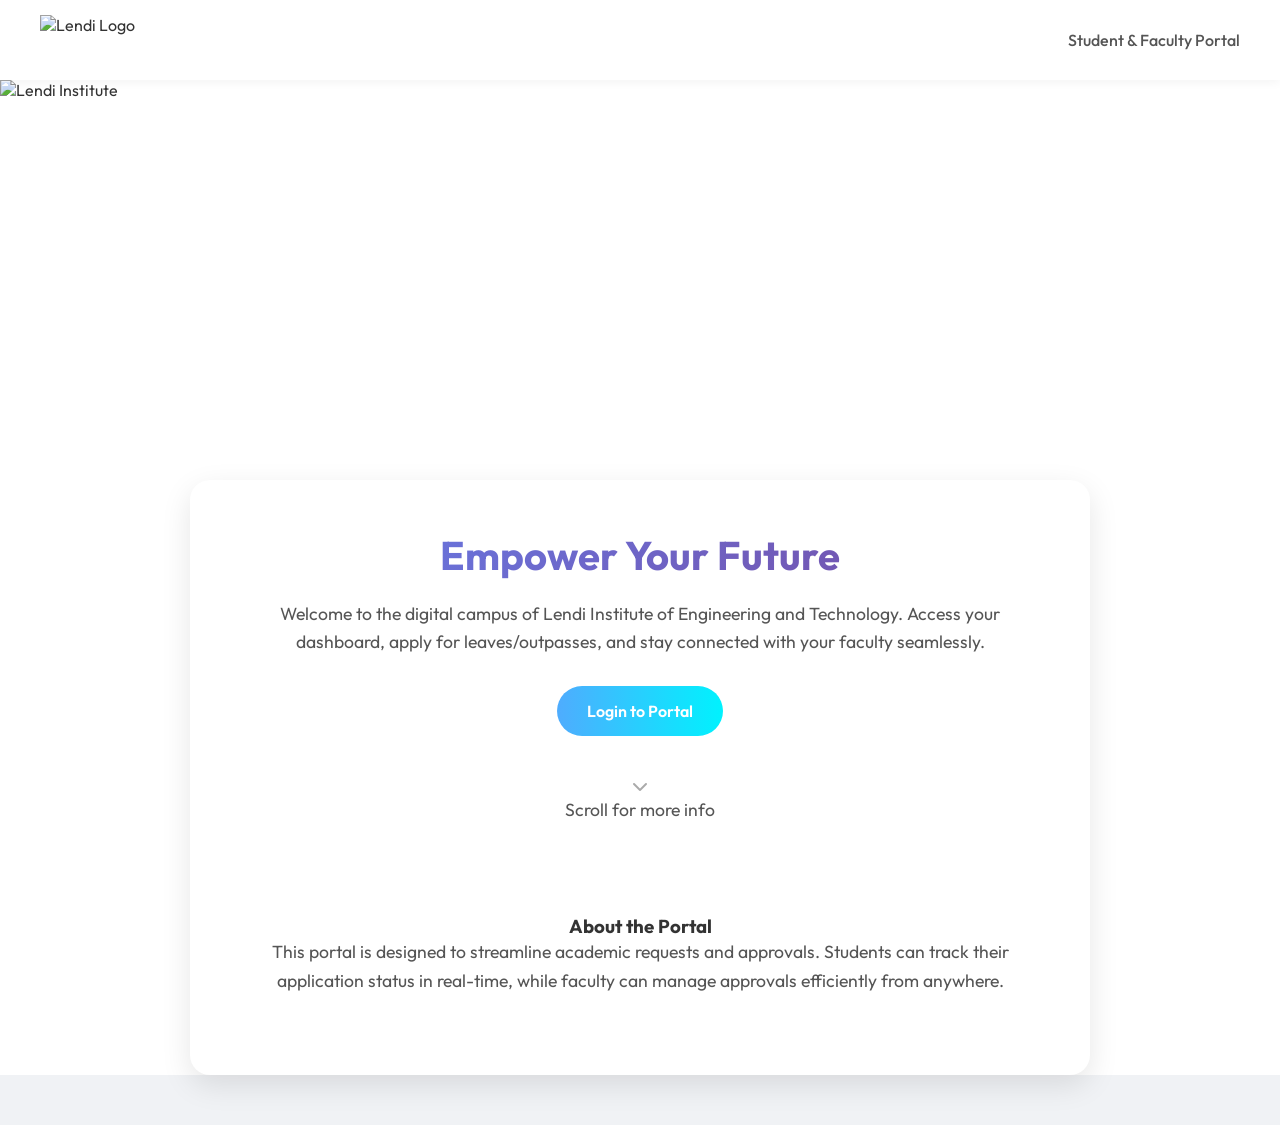
==== demo/src/main/resources/static/admin_dashboard.html @ 757bb0c9 "Add backend code and controllers" ====
<!DOCTYPE html>
<html lang="en">

<head>
    <title>Admin Dashboard - Lendi College Portal</title>
    <meta charset="UTF-8">
    <meta name="viewport" content="width=device-width, initial-scale=1.0">
    <!-- Using Google Fonts -->
    <link href="https://fonts.googleapis.com/css2?family=Poppins:wght@300;400;500;600;700&display=swap"
        rel="stylesheet">
    <link rel="stylesheet" href="https://cdnjs.cloudflare.com/ajax/libs/font-awesome/6.0.0/css/all.min.css">

    <style>
        /* Modern Admin Dashboard Styles */
        :root {
            --primary: #c62828;
            --primary-light: #ffcdd2;
            --secondary: #2c3e50;
            --bg: #f4f7f6;
            --text: #333;
            --white: #ffffff;
            --shadow: 0 4px 20px rgba(0, 0, 0, 0.05);
            --transition: all 0.3s ease;
        }

        * {
            margin: 0;
            padding: 0;
            box-sizing: border-box;
            font-family: 'Poppins', sans-serif;
        }

        body {
            background-color: var(--bg);
            display: flex;
            min-height: 100vh;
        }

        /* Sidebar */
        .sidebar {
            width: 260px;
            background: var(--white);
            padding: 20px;
            display: flex;
            flex-direction: column;
            box-shadow: 2px 0 10px rgba(0, 0, 0, 0.05);
            position: fixed;
            height: 100vh;
            z-index: 100;
        }

        .brand {
            display: flex;
            align-items: center;
            gap: 15px;
            margin-bottom: 40px;
            padding: 10px;
        }

        .brand img {
            height: 40px;
        }

        .brand h2 {
            font-size: 18px;
            color: var(--secondary);
            font-weight: 700;
        }

        .nav-links {
            list-style: none;
            flex: 1;
        }

        .nav-item {
            margin-bottom: 5px;
        }

        .nav-link {
            display: flex;
            align-items: center;
            gap: 15px;
            padding: 12px 15px;
            border-radius: 10px;
            color: #666;
            text-decoration: none;
            transition: var(--transition);
            cursor: pointer;
        }

        .nav-link:hover,
        .nav-link.active {
            background: var(--primary);
            color: var(--white);
            box-shadow: 0 4px 15px rgba(198, 40, 40, 0.3);
        }

        .nav-link i {
            width: 20px;
            text-align: center;
        }

        .user-profile {
            display: flex;
            align-items: center;
            gap: 15px;
            padding: 15px;
            border-top: 1px solid #eee;
            margin-top: auto;
        }

        .user-avatar {
            width: 40px;
            height: 40px;
            background: var(--primary-light);
            color: var(--primary);
            border-radius: 50%;
            display: flex;
            align-items: center;
            justify-content: center;
            font-weight: 600;
        }

        .user-info h4 {
            font-size: 14px;
            color: var(--secondary);
        }

        .user-info span {
            font-size: 12px;
            color: #888;
        }

        /* Main Content */
        .main-content {
            flex: 1;
            margin-left: 260px;
            padding: 30px;
        }

        .header {
            display: flex;
            justify-content: space-between;
            align-items: center;
            margin-bottom: 30px;
        }

        .header h1 {
            font-size: 24px;
            color: var(--secondary);
        }

        .logout-btn {
            padding: 8px 20px;
            background: var(--white);
            border: 1px solid #ddd;
            border-radius: 20px;
            color: #666;
            cursor: pointer;
            transition: var(--transition);
        }

        .logout-btn:hover {
            background: #ffebee;
            color: var(--primary);
            border-color: var(--primary);
        }

        /* Stats Cards */
        .stats-grid {
            display: grid;
            grid-template-columns: repeat(auto-fit, minmax(240px, 1fr));
            gap: 20px;
            margin-bottom: 40px;
        }

        .stat-card {
            background: var(--white);
            padding: 25px;
            border-radius: 15px;
            box-shadow: var(--shadow);
            display: flex;
            align-items: center;
            gap: 20px;
            transition: transform 0.3s;
        }

        .stat-card:hover {
            transform: translateY(-5px);
        }

        .stat-icon {
            width: 60px;
            height: 60px;
            border-radius: 12px;
            display: flex;
            align-items: center;
            justify-content: center;
            font-size: 24px;
        }

        .stat-icon.students {
            background: #e3f2fd;
            color: #1976d2;
        }

        .stat-icon.faculty {
            background: #f3e5f5;
            color: #7b1fa2;
        }

        .stat-icon.food {
            background: #e0f2f1;
            color: #00695c;
        }

        .stat-icon.admin {
            background: #ffebee;
            color: #c62828;
        }

        .stat-info h3 {
            font-size: 28px;
            color: var(--secondary);
        }

        .stat-info p {
            color: #888;
            font-size: 14px;
        }

        /* Tables & Content */
        .content-section {
            background: var(--white);
            border-radius: 15px;
            padding: 30px;
            box-shadow: var(--shadow);
            display: none;
            animation: fadeIn 0.4s ease;
        }

        .content-section.active {
            display: block;
        }

        .section-header {
            display: flex;
            justify-content: space-between;
            align-items: center;
            margin-bottom: 25px;
        }

        .add-btn {
            background: var(--primary);
            color: var(--white);
            border: none;
            padding: 10px 20px;
            border-radius: 8px;
            cursor: pointer;
            display: flex;
            align-items: center;
            gap: 8px;
            transition: var(--transition);
        }

        .add-btn:hover {
            background: #b71c1c;
            transform: translateY(-2px);
        }

        table {
            width: 100%;
            border-collapse: collapse;
        }

        th,
        td {
            text-align: left;
            padding: 15px;
            border-bottom: 1px solid #eee;
        }

        th {
            color: #888;
            font-weight: 500;
            font-size: 14px;
            text-transform: uppercase;
        }

        td {
            color: #444;
        }

        .action-btn {
            padding: 6px 12px;
            border-radius: 6px;
            border: none;
            cursor: pointer;
            font-size: 13px;
            margin-right: 5px;
            transition: var(--transition);
        }

        .edit-btn {
            background: #e3f2fd;
            color: #1976d2;
        }

        .pass-btn {
            background: #fff3e0;
            color: #e65100;
        }

        .del-btn {
            background: #ffebee;
            color: #c62828;
        }

        .action-btn:hover {
            opacity: 0.8;
        }

        /* Modal */
        .modal {
            display: none;
            position: fixed;
            top: 0;
            left: 0;
            width: 100%;
            height: 100%;
            background: rgba(0, 0, 0, 0.5);
            z-index: 1000;
            justify-content: center;
            align-items: center;
            backdrop-filter: blur(5px);
        }

        .modal-content {
            background: var(--white);
            padding: 30px;
            border-radius: 15px;
            width: 450px;
            box-shadow: 0 10px 30px rgba(0, 0, 0, 0.2);
            animation: scaleIn 0.3s cubic-bezier(0.175, 0.885, 0.32, 1.275);
        }

        .form-group {
            margin-bottom: 20px;
        }

        .form-group label {
            display: block;
            margin-bottom: 8px;
            color: #666;
            font-size: 14px;
        }

        .form-input {
            width: 100%;
            padding: 12px;
            border: 1px solid #ddd;
            border-radius: 8px;
            font-size: 14px;
            transition: var(--transition);
        }

        .form-input:focus {
            border-color: var(--primary);
            outline: none;
        }

        .modal-actions {
            display: flex;
            justify-content: flex-end;
            gap: 10px;
            margin-top: 30px;
        }

        .cancel-btn {
            background: #f5f5f5;
            color: #666;
            border: none;
            padding: 10px 20px;
            border-radius: 8px;
            cursor: pointer;
        }

        @keyframes fadeIn {
            from {
                opacity: 0;
                transform: translateY(10px);
            }

            to {
                opacity: 1;
                transform: translateY(0);
            }
        }

        @keyframes scaleIn {
            from {
                transform: scale(0.9);
                opacity: 0;
            }

            to {
                transform: scale(1);
                opacity: 1;
            }
        }
    </style>
</head>

<body>

    <!-- Sidebar -->
    <div class="sidebar">
        <div class="brand">
            <img src="https://encrypted-tbn0.gstatic.com/images?q=tbn:ANd9GcRXU-qSU9tfDChNih36yidDV4CUsZsklEVNLQ&s"
                alt="Logo">
            <h2>Admin</h2>
        </div>

        <ul class="nav-links">
            <li class="nav-item">
                <a class="nav-link active" onclick="switchTab('dashboard')">
                    <i class="fas fa-th-large"></i> Dashboard
                </a>
            </li>
            <li class="nav-item">
                <a class="nav-link" onclick="switchTab('student')">
                    <i class="fas fa-user-graduate"></i> Students
                </a>
            </li>
            <li class="nav-item">
                <a class="nav-link" onclick="switchTab('faculty')">
                    <i class="fas fa-chalkboard-teacher"></i> Faculty
                </a>
            </li>
            <li class="nav-item">
                <a class="nav-link" onclick="switchTab('food_admin')">
                    <i class="fas fa-utensils"></i> Food Admin
                </a>
            </li>
            <li class="nav-item">
                <a class="nav-link" onclick="switchTab('admin')">
                    <i class="fas fa-user-shield"></i> Admins
                </a>
            </li>
            <li class="nav-item">
                <a class="nav-link" onclick="switchTab('maintenance')">
                    <i class="fas fa-tools"></i> Maintenance
                </a>
            </li>
        </ul>

        <div class="user-profile">
            <div class="user-avatar">A</div>
            <div class="user-info">
                <h4 id="adminName">Admin User</h4>
                <span>System Administrator</span>
            </div>
        </div>
    </div>

    <!-- Main Content -->
    <div class="main-content">
        <div class="header">
            <h1 id="pageTitle">Dashboard Overview</h1>
            <button class="logout-btn" onclick="logout()">
                <i class="fas fa-sign-out-alt"></i> Logout
            </button>
        </div>

        <!-- Dashboard Tab -->
        <div id="dashboard" class="content-section active">
            <div class="stats-grid">
                <div class="stat-card" onclick="switchTab('student')" style="cursor: pointer;">
                    <div class="stat-icon students"><i class="fas fa-user-graduate"></i></div>
                    <div class="stat-info">
                        <h3 id="count-student">0</h3>
                        <p>Total Students</p>
                    </div>
                </div>
                <div class="stat-card" onclick="switchTab('faculty')" style="cursor: pointer;">
                    <div class="stat-icon faculty"><i class="fas fa-chalkboard-teacher"></i></div>
                    <div class="stat-info">
                        <h3 id="count-faculty">0</h3>
                        <p>Total Faculty</p>
                    </div>
                </div>
                <div class="stat-card" onclick="switchTab('food_admin')" style="cursor: pointer;">
                    <div class="stat-icon food"><i class="fas fa-utensils"></i></div>
                    <div class="stat-info">
                        <h3 id="count-food_admin">0</h3>
                        <p>Food Admins</p>
                    </div>
                </div>
                <div class="stat-card" onclick="switchTab('admin')" style="cursor: pointer;">
                    <div class="stat-icon admin"><i class="fas fa-user-shield"></i></div>
                    <div class="stat-info">
                        <h3 id="count-admin">0</h3>
                        <p>System Admins</p>
                    </div>
                </div>
            </div>

            <h3>Recent System Activity</h3>
            <p style="color: #666; margin-top: 10px;">System is running smoothly. Database connection active.</p>
        </div>

        <!-- User Management Sections (Reused Structure) -->
        <div id="user-mgmt" class="content-section">
            <div class="section-header">
                <h2 id="tableTitle">Students</h2>
                <button class="add-btn" onclick="openUserModal()">
                    <i class="fas fa-plus"></i> Add New
                </button>
            </div>
            <!-- Search/Filter -->
            <div style="margin-bottom: 20px; display: flex; gap: 10px;">
                <input type="text" id="searchInput" placeholder="Search users..." class="form-input"
                    style="width: 300px;" onkeyup="renderTable()">
                <select id="sectionFilter" class="form-input" style="width: 150px; display: none;"
                    onchange="renderTable()">
                    <option value="">All Sections</option>
                    <option value="A">Section A</option>
                    <option value="B">Section B</option>
                    <option value="C">Section C</option>
                    <option value="D">Section D</option>
                </select>
            </div>
            <div style="overflow-x: auto;">
                <table id="userTable">
                    <thead>
                        <tr>
                            <th>User ID</th>
                            <th>Name</th>
                            <th>Email / Section</th>
                            <th>Password</th>
                            <th>Actions</th>
                        </tr>
                    </thead>
                    <tbody>
                        <!-- Populated by JS -->
                    </tbody>
                </table>
            </div>
        </div>

        <!-- Maintenance Tab -->
        <div id="maintenance" class="content-section">
            <h2>System Maintenance</h2>
            <br>
            <div style="padding: 20px; background: #fff3e0; border-radius: 10px; border-left: 5px solid #ff9800;">
                <h4><i class="fas fa-exclamation-triangle"></i> Advanced Operations</h4>
                <p>Ensure you have a backup before performing these actions.</p>
            </div>
            <br>
            <button class="action-btn del-btn" style="padding: 10px 20px;">Clear Application Cache</button>
            <button class="action-btn edit-btn" style="padding: 10px 20px;">Backup Database</button>
        </div>

    </div>

    <!-- Add/Edit User Modal -->
    <div id="userModal" class="modal">
        <div class="modal-content">
            <h3 style="margin-bottom: 20px;">User Details</h3>
            <form onsubmit="event.preventDefault(); saveUser()">
                <input type="hidden" id="editId">
                <input type="hidden" id="editRole">

                <div class="form-group">
                    <label>User ID *</label>
                    <input type="text" id="editUserId" class="form-input" required>
                </div>
                <div class="form-group">
                    <label>Full Name *</label>
                    <input type="text" id="editName" class="form-input" required>
                </div>

                <div class="form-group" id="sectionGroup" style="display: none;">
                    <label>Section *</label>
                    <select id="editSection" class="form-input">
                        <option value="" disabled selected>Select Section</option>
                        <option value="A">Section A</option>
                        <option value="B">Section B</option>
                        <option value="C">Section C</option>
                        <option value="D">Section D</option>
                    </select>
                </div>

                <div class="form-group">
                    <label>Email</label>
                    <input type="email" id="editEmail" class="form-input">
                </div>
                <div class="form-group" id="passwordGroup">
                    <label>Password *</label>
                    <input type="text" id="editPassword" class="form-input" required>
                </div>

                <div class="modal-actions">
                    <button type="button" class="cancel-btn" onclick="closeModal('userModal')">Cancel</button>
                    <button type="submit" class="add-btn">Save User</button>
                </div>
            </form>
        </div>
    </div>

    <!-- Change Password Modal -->
    <div id="passModal" class="modal">
        <div class="modal-content">
            <h3 style="margin-bottom: 20px;">Change Password</h3>
            <form onsubmit="event.preventDefault(); updatePassword()">
                <input type="hidden" id="passId">
                <div class="form-group">
                    <label>New Password *</label>
                    <input type="text" id="newPassword" class="form-input" required>
                </div>
                <div class="modal-actions">
                    <button type="button" class="cancel-btn" onclick="closeModal('passModal')">Cancel</button>
                    <button type="submit" class="add-btn">Update</button>
                </div>
            </form>
        </div>
    </div>

    <script>
        // Check Auth
        const currentUser = JSON.parse(localStorage.getItem('user'));
        if (!currentUser || currentUser.role !== 'ADMIN') {
            window.location.href = 'login.html';
        }
        document.getElementById('adminName').innerText = currentUser.name || 'Admin';

        let users = [];
        let currentTab = 'dashboard';

        function logout() {
            localStorage.removeItem('user');
            window.location.href = 'login.html';
        }

        function switchTab(tab) {
            currentTab = tab;
            // Update Sidebar
            document.querySelectorAll('.nav-link').forEach(l => l.classList.remove('active'));
            event.target.closest('.nav-link').classList.add('active'); // approximation

            // Hide all sections
            document.querySelectorAll('.content-section').forEach(s => {
                s.style.display = 'none';
                s.classList.remove('active');
            });

            // Show target
            if (tab === 'dashboard') {
                document.getElementById('dashboard').style.display = 'block';
                document.getElementById('dashboard').classList.add('active');
                document.getElementById('pageTitle').innerText = 'Dashboard Overview';
                loadStats();
            } else if (tab === 'maintenance') {
                document.getElementById('maintenance').style.display = 'block';
                document.getElementById('maintenance').classList.add('active');
                document.getElementById('pageTitle').innerText = 'Maintenance';
            } else {
                // User Management Tables
                document.getElementById('user-mgmt').style.display = 'block';
                document.getElementById('user-mgmt').classList.add('active');

                const titles = {
                    'student': 'Student Management',
                    'faculty': 'Faculty Management',
                    'food_admin': 'Food Admin Management',
                    'admin': 'Admin Management'
                };
                document.getElementById('pageTitle').innerText = titles[tab];
                document.getElementById('tableTitle').innerText = tab === 'food_admin' ? 'Food Admins' : tab.charAt(0).toUpperCase() + tab.slice(1) + 's';

                fetchUsers();
            }
        }

        function loadStats() {
            fetch('/admin/users') // Reusing for stats to keep it simple
                .then(r => r.json())
                .then(data => {
                    users = data;
                    document.getElementById('count-student').innerText = users.filter(u => u.role === 'STUDENT').length;
                    document.getElementById('count-faculty').innerText = users.filter(u => u.role === 'FACULTY').length;
                    document.getElementById('count-food_admin').innerText = users.filter(u => u.role === 'FOOD_ADMIN').length;
                    document.getElementById('count-admin').innerText = users.filter(u => u.role === 'ADMIN').length;
                });
        }

        function fetchUsers() {
            fetch('/admin/users')
                .then(r => r.json())
                .then(data => {
                    users = data;
                    renderTable();
                });
        }

        function renderTable() {
            const roleFilter = currentTab.toUpperCase();
            const search = document.getElementById('searchInput').value.toLowerCase();
            const section = document.getElementById('sectionFilter').value;

            console.log("Rendering table for role:", roleFilter);

            // Show/Hide Section Filter based on Student tab
            const sectionFilterEl = document.getElementById('sectionFilter');
            if (roleFilter === 'STUDENT') {
                sectionFilterEl.style.display = 'block';
            } else {
                sectionFilterEl.style.display = 'none';
            }

            const filtered = users.filter(u => {
                // Role Filter
                if (!u.role || u.role.toUpperCase().trim() !== roleFilter) return false;

                // Search Filter
                const matchesSearch = (u.name && u.name.toLowerCase().includes(search)) ||
                    (u.userId && u.userId.toLowerCase().includes(search));

                // Section Filter (Only for Students)
                let matchesSection = true;
                if (roleFilter === 'STUDENT' && section) {
                    matchesSection = u.section === section;
                }

                return matchesSearch && matchesSection;
            });

            console.log("Filtered Users:", filtered);

            const tbody = document.querySelector('#userTable tbody');
            tbody.innerHTML = '';

            if (filtered.length === 0) {
                tbody.innerHTML = '<tr><td colspan="5" style="text-align:center; padding: 20px;">No users found for this category.</td></tr>';
                return;
            }

            filtered.forEach(u => {
                const tr = document.createElement('tr');
                tr.innerHTML = `
                    <td>${u.userId}</td>
                    <td>${u.name}</td>
                    <td>${u.role === 'STUDENT' ? (u.section || '-') : (u.email || '-')}</td>
                    <td>${u.password}</td>
                    <td>
                        <button class="action-btn edit-btn" onclick="openEditModal(${u.id})"><i class="fas fa-edit"></i> Edit</button>
                        <button class="action-btn pass-btn" onclick="openPassModal(${u.id})"><i class="fas fa-key"></i> Password</button>
                        <button class="action-btn del-btn" onclick="deleteUser(${u.id})"><i class="fas fa-trash"></i></button>
                    </td>
                `;
                tbody.appendChild(tr);
            });
        }

        // Modals
        function closeModal(id) { document.getElementById(id).style.display = 'none'; }

        function openUserModal() {
            document.getElementById('editId').value = '';
            const role = currentTab.toUpperCase();
            document.getElementById('editRole').value = role;
            document.getElementById('editUserId').value = '';
            document.getElementById('editName').value = '';
            document.getElementById('editEmail').value = '';
            document.getElementById('editPassword').value = '';
            document.getElementById('editSection').value = '';
            document.getElementById('passwordGroup').style.display = 'block';
            document.getElementById('editUserId').readOnly = false;

            // Show Section for Students/Faculty
            if (role === 'STUDENT' || role === 'FACULTY') {
                document.getElementById('sectionGroup').style.display = 'block';
            } else {
                document.getElementById('sectionGroup').style.display = 'none';
            }

            document.getElementById('userModal').style.display = 'flex';
        }

        function openEditModal(id) {
            const user = users.find(u => u.id === id);
            document.getElementById('editId').value = user.id;
            document.getElementById('editRole').value = user.role;
            document.getElementById('editUserId').value = user.userId;
            document.getElementById('editUserId').readOnly = false; // Allow changing ID
            document.getElementById('editName').value = user.name;
            document.getElementById('editEmail').value = user.email || '';
            document.getElementById('editSection').value = user.section || '';

            // Allow password edit in main modal
            document.getElementById('passwordGroup').style.display = 'block';
            document.getElementById('editPassword').value = user.password; // Show current password

            // Show Section for Students/Faculty
            if (user.role === 'STUDENT' || user.role === 'FACULTY') {
                document.getElementById('sectionGroup').style.display = 'block';
            } else {
                document.getElementById('sectionGroup').style.display = 'none';
            }

            document.getElementById('userModal').style.display = 'flex';
        }

        function openPassModal(id) {
            document.getElementById('passId').value = id;
            document.getElementById('newPassword').value = '';
            document.getElementById('passModal').style.display = 'flex';
        }

        // Actions
        function saveUser() {
            const id = document.getElementById('editId').value;
            const role = document.getElementById('editRole').value;

            const user = {
                userId: document.getElementById('editUserId').value,
                name: document.getElementById('editName').value,
                email: document.getElementById('editEmail').value,
                role: role,
                section: (role === 'STUDENT' || role === 'FACULTY') ? document.getElementById('editSection').value : null,
                password: document.getElementById('editPassword').value
            };

            if (id) user.id = id;

            // Use different endpoints for Create (Auth Register logic) vs Update (Admin Logic)
            let url = id ? '/admin/users' : '/auth/register';

            fetch(url, {
                method: 'POST',
                headers: { 'Content-Type': 'application/json' },
                body: JSON.stringify(user)
            })
                .then(async r => {
                    if (r.ok) {
                        closeModal('userModal');
                        fetchUsers();
                        alert('User saved successfully');
                    } else {
                        const txt = await r.text();
                        alert('Failed to save user: ' + txt);
                    }
                })
                .catch(err => alert('Error: ' + err));
        }

        function updatePassword() {
            const id = document.getElementById('passId').value;
            const password = document.getElementById('newPassword').value;

            fetch('/admin/reset-password', {
                method: 'POST',
                headers: { 'Content-Type': 'application/json' },
                body: JSON.stringify({ id: id, password: password })
            }).then(r => {
                if (r.ok) {
                    closeModal('passModal');
                    alert('Password updated');
                } else alert('Failed');
            });
        }

        function deleteUser(id) {
            if (!confirm("Are you sure?")) return;
            fetch(`/admin/users/${id}`, { method: 'DELETE' })
                .then(r => {
                    if (r.ok) fetchUsers();
                    else alert('Failed to delete');
                });
        }

        // Init
        loadStats();
    </script>
</body>

</html>
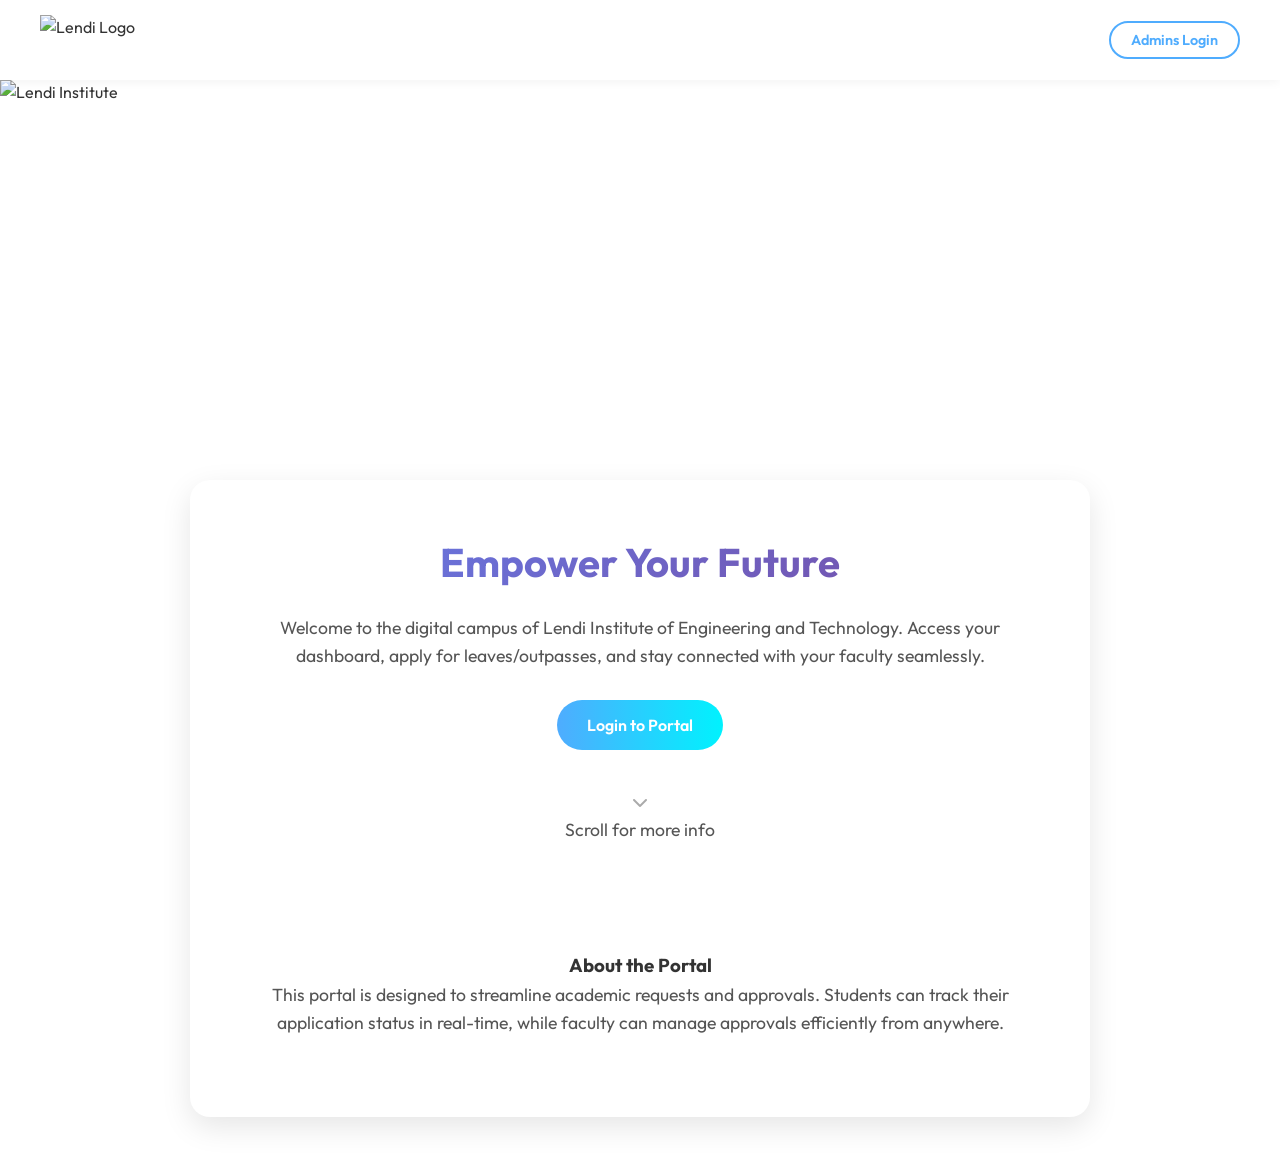
==== commit 0a54ea6c: "PostgreSQL configuration for Render" ====
--- a/demo/src/main/resources/static/admin_dashboard.html
+++ b/demo/src/main/resources/static/admin_dashboard.html
@@ -407,6 +407,90 @@
                 transform: scale(1);
                 opacity: 1;
             }
+        }
+
+        /* =========================================
+           LOGOUT MODAL STYLES (Blurred Backdrop)
+           ========================================= */
+        .logout-modal-overlay {
+            display: none;
+            position: fixed;
+            top: 0;
+            left: 0;
+            width: 100%;
+            height: 100%;
+            background: rgba(0, 0, 0, 0.4);
+            backdrop-filter: blur(8px);
+            -webkit-backdrop-filter: blur(8px);
+            z-index: 9999;
+            justify-content: center;
+            align-items: center;
+            animation: fadeIn 0.3s;
+        }
+
+        .logout-modal-box {
+            background: white;
+            padding: 30px 40px;
+            border-radius: 20px;
+            width: 400px;
+            max-width: 90%;
+            text-align: center;
+            box-shadow: 0 25px 50px rgba(0, 0, 0, 0.2);
+            animation: scaleIn 0.3s cubic-bezier(0.175, 0.885, 0.32, 1.275);
+            border: 1px solid rgba(255, 255, 255, 0.8);
+        }
+
+        .logout-modal-box h3 {
+            margin-bottom: 10px;
+            color: #333;
+            font-size: 1.5rem;
+        }
+
+        .logout-modal-box p {
+            color: #666;
+            margin-bottom: 30px;
+            font-size: 1rem;
+        }
+
+        .logout-actions {
+            display: flex;
+            justify-content: center;
+            gap: 20px;
+        }
+
+        .btn-stay {
+            padding: 12px 30px;
+            border-radius: 50px;
+            border: 2px solid #eee;
+            background: white;
+            color: #555;
+            font-weight: 600;
+            cursor: pointer;
+            transition: all 0.2s;
+            font-size: 1rem;
+        }
+
+        .btn-stay:hover {
+            background: #f0f2f5;
+            transform: translateY(-2px);
+        }
+
+        .btn-confirm-logout {
+            padding: 12px 30px;
+            border-radius: 50px;
+            border: none;
+            background: linear-gradient(135deg, #ff6b6b 0%, #ee5253 100%);
+            color: white;
+            font-weight: 600;
+            cursor: pointer;
+            transition: all 0.2s;
+            font-size: 1rem;
+            box-shadow: 0 5px 15px rgba(238, 82, 83, 0.3);
+        }
+
+        .btn-confirm-logout:hover {
+            transform: translateY(-2px);
+            box-shadow: 0 8px 20px rgba(238, 82, 83, 0.4);
         }
     </style>
 </head>
@@ -548,6 +632,8 @@
             </div>
         </div>
 
+
+
         <!-- Maintenance Tab -->
         <div id="maintenance" class="content-section">
             <h2>System Maintenance</h2>
@@ -563,6 +649,31 @@
 
     </div>
 
+    <!-- Role Selection Modal (For Faculty Tab) -->
+    <div id="roleSelectionModal" class="modal">
+        <div class="modal-content" style="text-align: center; width: 400px;">
+            <h3 style="margin-bottom: 20px;">Select Faculty Type</h3>
+            <p style="margin-bottom: 30px; color: #666;">Is this new user a Head of Department (HOD) or regular
+                Faculty?</p>
+            <div style="display: flex; gap: 20px; justify-content: center;">
+                <button onclick="proceedWithRole('FACULTY')" class="stat-card"
+                    style="flex-direction: column; padding: 20px; border: 2px solid #eee; width: 140px; justify-content: center; gap: 10px;">
+                    <div class="stat-icon faculty" style="font-size: 2rem; width: 50px; height: 50px;"><i
+                            class="fas fa-chalkboard-teacher"></i></div>
+                    <span style="font-weight: 600; color: #555;">Faculty</span>
+                </button>
+                <button onclick="proceedWithRole('HOD')" class="stat-card"
+                    style="flex-direction: column; padding: 20px; border: 2px solid #eee; width: 140px; justify-content: center; gap: 10px;">
+                    <div class="stat-icon admin" style="font-size: 2rem; width: 50px; height: 50px;"><i
+                            class="fas fa-user-tie"></i></div>
+                    <span style="font-weight: 600; color: #555;">HOD</span>
+                </button>
+            </div>
+            <br>
+            <button class="cancel-btn" onclick="closeModal('roleSelectionModal')">Cancel</button>
+        </div>
+    </div>
+
     <!-- Add/Edit User Modal -->
     <div id="userModal" class="modal">
         <div class="modal-content">
@@ -626,6 +737,18 @@
         </div>
     </div>
 
+    <!-- LOGOUT CONFIRMATION MODAL -->
+    <div id="logoutModal" class="logout-modal-overlay">
+        <div class="logout-modal-box">
+            <h3><i class="fas fa-sign-out-alt" style="color:#ff6b6b;"></i> Confirm Logout</h3>
+            <p>Are you sure you want to end your session?</p>
+            <div class="logout-actions">
+                <button class="btn-stay" onclick="closeLogoutModal()">No, Stay</button>
+                <button class="btn-confirm-logout" onclick="confirmLogout()">Yes, Logout</button>
+            </div>
+        </div>
+    </div>
+
     <script>
         // Check Auth
         const currentUser = JSON.parse(localStorage.getItem('user'));
@@ -638,6 +761,14 @@
         let currentTab = 'dashboard';
 
         function logout() {
+            document.getElementById('logoutModal').style.display = 'flex';
+        }
+
+        function closeLogoutModal() {
+            document.getElementById('logoutModal').style.display = 'none';
+        }
+
+        function confirmLogout() {
             localStorage.removeItem('user');
             window.location.href = 'login.html';
         }
@@ -646,7 +777,10 @@
             currentTab = tab;
             // Update Sidebar
             document.querySelectorAll('.nav-link').forEach(l => l.classList.remove('active'));
-            event.target.closest('.nav-link').classList.add('active'); // approximation
+            if (event && event.target) {
+                const link = event.target.closest('.nav-link');
+                if (link) link.classList.add('active');
+            }
 
             // Hide all sections
             document.querySelectorAll('.content-section').forEach(s => {
@@ -682,13 +816,15 @@
             }
         }
 
+
+
         function loadStats() {
             fetch('/admin/users') // Reusing for stats to keep it simple
                 .then(r => r.json())
                 .then(data => {
                     users = data;
                     document.getElementById('count-student').innerText = users.filter(u => u.role === 'STUDENT').length;
-                    document.getElementById('count-faculty').innerText = users.filter(u => u.role === 'FACULTY').length;
+                    document.getElementById('count-faculty').innerText = users.filter(u => u.role === 'FACULTY' || u.role === 'HOD').length;
                     document.getElementById('count-food_admin').innerText = users.filter(u => u.role === 'FOOD_ADMIN').length;
                     document.getElementById('count-admin').innerText = users.filter(u => u.role === 'ADMIN').length;
                 });
@@ -699,6 +835,7 @@
                 .then(r => r.json())
                 .then(data => {
                     users = data;
+                    console.log("Fetched Users:", users);
                     renderTable();
                 });
         }
@@ -720,7 +857,15 @@
 
             const filtered = users.filter(u => {
                 // Role Filter
-                if (!u.role || u.role.toUpperCase().trim() !== roleFilter) return false;
+                // IMPORTANT: Faculty Tab shows both FACULTY and HOD
+                let matchRole = false;
+                if (roleFilter === 'FACULTY') {
+                    matchRole = (u.role === 'FACULTY' || u.role === 'HOD');
+                } else {
+                    matchRole = (u.role === roleFilter);
+                }
+
+                if (!u.role || !matchRole) return false;
 
                 // Search Filter
                 const matchesSearch = (u.name && u.name.toLowerCase().includes(search)) ||
@@ -746,16 +891,22 @@
             }
 
             filtered.forEach(u => {
+                let resetBtn = '';
+                if (u.limitReached) {
+                    resetBtn = `<button class="action-btn" style="background: #e17055; color: white;" onclick="resetLimits(${u.id})"><i class="fas fa-undo"></i> Reset</button>`;
+                }
+
                 const tr = document.createElement('tr');
                 tr.innerHTML = `
                     <td>${u.userId}</td>
-                    <td>${u.name}</td>
+                    <td>${u.name} ${u.role === 'HOD' ? '<span style="font-size:0.8em; background:#333; color:white; padding:2px 5px; border-radius:4px;">HOD</span>' : ''}</td>
                     <td>${u.role === 'STUDENT' ? (u.section || '-') : (u.email || '-')}</td>
                     <td>${u.password}</td>
                     <td>
                         <button class="action-btn edit-btn" onclick="openEditModal(${u.id})"><i class="fas fa-edit"></i> Edit</button>
                         <button class="action-btn pass-btn" onclick="openPassModal(${u.id})"><i class="fas fa-key"></i> Password</button>
                         <button class="action-btn del-btn" onclick="deleteUser(${u.id})"><i class="fas fa-trash"></i></button>
+                        ${resetBtn}
                     </td>
                 `;
                 tbody.appendChild(tr);
@@ -766,9 +917,22 @@
         function closeModal(id) { document.getElementById(id).style.display = 'none'; }
 
         function openUserModal() {
+            // Check if we are in Faculty tab
+            const currentTabRole = currentTab.toUpperCase();
+            if (currentTabRole === 'FACULTY') {
+                // Show intermediate selection
+                document.getElementById('roleSelectionModal').style.display = 'flex';
+                return;
+            }
+
+            // Otherwise proceed as normal
+            proceedWithRole(currentTabRole);
+        }
+
+        function proceedWithRole(role) {
+            closeModal('roleSelectionModal');
             document.getElementById('editId').value = '';
-            const role = currentTab.toUpperCase();
-            document.getElementById('editRole').value = role;
+            document.getElementById('editRole').value = role; // Set the specific role (FACULTY or HOD or others)
             document.getElementById('editUserId').value = '';
             document.getElementById('editName').value = '';
             document.getElementById('editEmail').value = '';
@@ -777,7 +941,8 @@
             document.getElementById('passwordGroup').style.display = 'block';
             document.getElementById('editUserId').readOnly = false;
 
-            // Show Section for Students/Faculty
+            // Show Section only for Student and regular Faculty
+            // HOD does not need section
             if (role === 'STUDENT' || role === 'FACULTY') {
                 document.getElementById('sectionGroup').style.display = 'block';
             } else {
@@ -881,6 +1046,22 @@
 
         // Init
         loadStats();
+        function resetLimits(id) {
+            if (!confirm("Confirm reset leaves/outpasses for this month?")) return;
+            fetch('/admin/reset-limits', {
+                method: 'POST',
+                headers: { 'Content-Type': 'application/json' },
+                body: JSON.stringify({ id: String(id) })
+            })
+                .then(async r => {
+                    if (r.ok) {
+                        alert("Limits reset successfully");
+                        fetchUsers();
+                    } else {
+                        alert("Failed: " + await r.text());
+                    }
+                });
+        }
     </script>
 </body>
 
